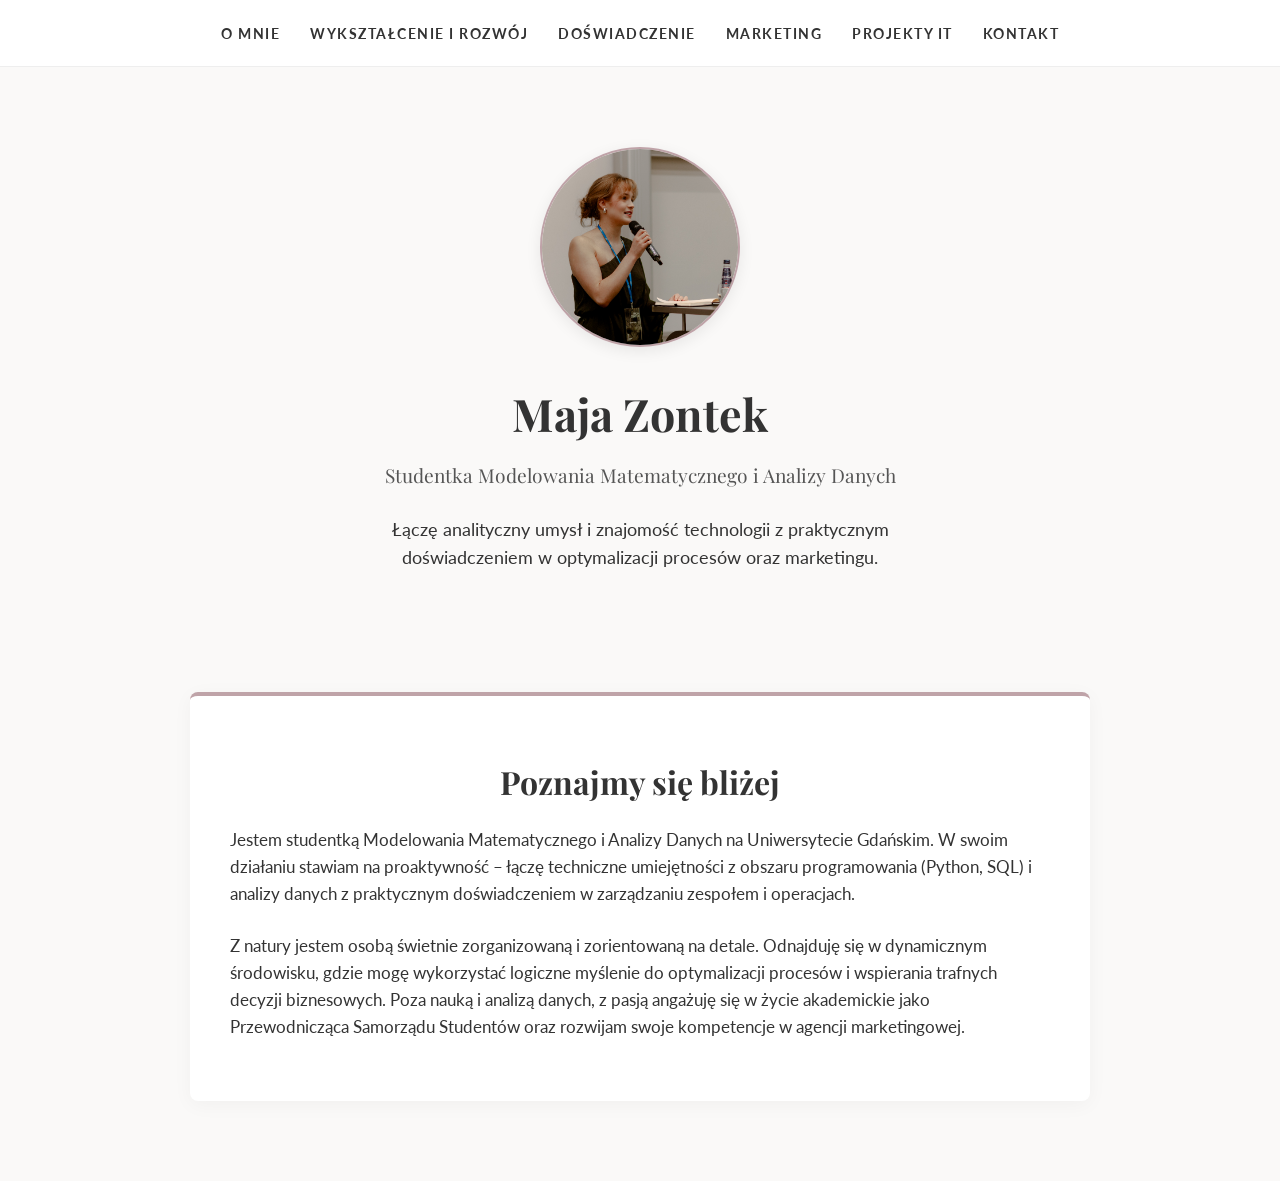
==== index.html @ cd0760e0 "Add files via upload" ====
<!DOCTYPE html>
<html lang="pl">
<head>
    <meta charset="UTF-8">
    <meta name="viewport" content="width=device-width, initial-scale=1.0">
    <title>Moje Portfolio - [Twoje Imię i Nazwisko]</title>
    <link href="https://fonts.googleapis.com/css2?family=Lato:wght@300;400;700&family=Playfair+Display:ital,wght@0,400;0,700;1,400&display=swap" rel="stylesheet">
    <link rel="stylesheet" href="style.css">
</head>
<body>

    <header>
        <nav>
            <ul>
                <li><a href="index.html">O mnie</a></li>
                <li><a href="edukacja.html">Wykształcenie i Rozwój</a></li>
                <li><a href="doswiadczenie.html">Doświadczenie</a></li>
                <li><a href="portfolio-marketing.html">Marketing</a></li>
                <li><a href="portfolio-it.html">Projekty IT</a></li>
                <li><a href="kontakt.html">Kontakt</a></li>
            </ul>
        </nav>
    </header>

    <section id="powitanie">
        <img src="maja.jpg" alt="Maja Zontek - Profil" width="200">
        
        <h1>Maja Zontek</h1>
        <h2>Studentka Modelowania Matematycznego i Analizy Danych</h2>
        <p>Łączę analityczny umysł i znajomość technologii z praktycznym doświadczeniem w optymalizacji procesów oraz marketingu.</p>
    </section>

    <section id="o-mnie">
        <h3>Poznajmy się bliżej</h3>
        <p>Jestem studentką Modelowania Matematycznego i Analizy Danych na Uniwersytecie Gdańskim. W swoim działaniu stawiam na proaktywność – łączę techniczne umiejętności z obszaru programowania (Python, SQL) i analizy danych z praktycznym doświadczeniem w zarządzaniu zespołem i operacjach.</p>
        <br>
        <p>Z natury jestem osobą świetnie zorganizowaną i zorientowaną na detale. Odnajduję się w dynamicznym środowisku, gdzie mogę wykorzystać logiczne myślenie do optymalizacji procesów i wspierania trafnych decyzji biznesowych. Poza nauką i analizą danych, z pasją angażuję się w życie akademickie jako Przewodnicząca Samorządu Studentów oraz rozwijam swoje kompetencje w agencji marketingowej.</p>
    </section>

    

</body>
</html>
---- style.css ----
/* --- ZMIENNE KOLORYSTYCZNE (Eleganckie i stonowane) --- */
:root {
    --bg-color: #faf9f8; /* Bardzo jasny, neutralny odcień (prawie biały, ale łagodniejszy) */
    --sekcja-bg: #ffffff; /* Czysta biel dla kafelków i menu */
    --text-color: #333333; /* Mocny grafit - doskonała czytelność */
    --akcent-glowny: #bfa3a8; /* Zgaszony, chłodny róż (rose taupe) */
    --akcent-ciemny: #967d82; /* Ciemniejsza wersja do najechania myszką */
}

/* --- RESET I PODSTAWY --- */
* {
    margin: 0;
    padding: 0;
    box-sizing: border-box;
}

body {
    font-family: 'Lato', sans-serif;
    background-color: var(--bg-color);
    color: var(--text-color);
    line-height: 1.6;
}

/* --- TYPOGRAFIA (NAGŁÓWKI) --- */
h1, h2, h3 {
    font-family: 'Playfair Display', serif;
    color: var(--text-color);
    margin-bottom: 15px;
}

/* --- GŁÓWNE MENU (HEADER) --- */
header {
    background-color: var(--sekcja-bg);
    border-bottom: 1px solid #eeeeee; /* Cienkie, profesjonalne odcięcie menu */
    position: sticky;
    top: 0;
    z-index: 1000;
}

nav ul {
    display: flex;
    justify-content: center;
    list-style: none;
    padding: 20px;
    gap: 30px;
}

nav a {
    text-decoration: none;
    color: var(--text-color);
    font-weight: 700;
    font-size: 0.85rem;
    text-transform: uppercase;
    letter-spacing: 1.5px;
    transition: color 0.3s ease;
}

nav a:hover {
    color: var(--akcent-glowny);
}

/* --- WSPÓLNE STYLE DLA SEKCJI --- */
section {
    padding: 80px 20px;
    max-width: 900px;
    margin: 0 auto;
    text-align: center;
}

/* --- SEKCJA POWITALNA (HERO) --- */
#powitanie img {
    width: 200px;
    height: 200px;
    object-fit: cover;
    border-radius: 50%;
    border: 2px solid var(--akcent-glowny); /* Cienksza, subtelniejsza ramka */
    margin-bottom: 25px;
    box-shadow: 0 4px 15px rgba(0,0,0,0.08); /* Profesjonalny, delikatny szary cień */
}

#powitanie h1 {
    font-size: 2.8rem;
    margin-bottom: 10px;
}

#powitanie h2 {
    font-size: 1.2rem;
    font-weight: 400;
    margin-bottom: 25px;
    color: #555555;
}

#powitanie p {
    font-size: 1.1rem;
    max-width: 600px;
    margin: 0 auto;
}

/* --- SEKCJA O MNIE --- */
#o-mnie {
    background-color: var(--sekcja-bg);
    border-radius: 8px; /* Mniejsze zaokrąglenia - bardziej biznesowy wygląd */
    padding: 60px 40px;
    box-shadow: 0 4px 20px rgba(0,0,0,0.04);
    margin-top: 40px;
    margin-bottom: 80px;
    border-top: 4px solid var(--akcent-glowny); /* Cienki pasek na górze sekcji zamiast całej ramki */
}

#o-mnie h3 {
    font-size: 2rem;
    margin-bottom: 20px;
}

#o-mnie p {
    font-size: 1.05rem;
    text-align: left; /* Tekst wyrównany do lewej jest łatwiejszy do skanowania przez rekruterów */
}

/* --- RESPONSYWNOŚĆ (DLA TELEFONÓW) --- */
@media (max-width: 768px) {
    nav ul {
        flex-direction: column;
        align-items: center;
        gap: 15px;
        padding: 15px;
    }
    
    #powitanie h1 {
        font-size: 2.2rem;
    }
    
    #o-mnie {
        padding: 40px 20px;
    }
}

/* --- PODSTRONY: NAGŁÓWKI SEKCJI --- */
#naglowek-sekcji {
    padding: 60px 20px 40px;
    border-bottom: 1px solid #eeeeee;
    margin-bottom: 40px;
}

#naglowek-sekcji h1 {
    font-size: 2.5rem;
    color: var(--akcent-ciemny);
}

#naglowek-sekcji p {
    font-size: 1.1rem;
    color: #666;
}

/* --- KARTY DOŚWIADCZENIA ZAWODOWEGO --- */
#lista-doswiadczen {
    max-width: 800px;
    padding: 0 20px 80px;
}

.doswiadczenie-karta {
    background-color: var(--sekcja-bg);
    border-radius: 8px;
    padding: 40px;
    margin-bottom: 30px;
    box-shadow: 0 4px 15px rgba(0,0,0,0.03);
    border-left: 4px solid var(--akcent-glowny);
    text-align: left;
    transition: transform 0.2s ease, box-shadow 0.2s ease;
}

.doswiadczenie-karta:hover {
    transform: translateY(-3px);
    box-shadow: 0 6px 20px rgba(0,0,0,0.06);
}

.daty {
    font-size: 0.85rem;
    text-transform: uppercase;
    letter-spacing: 1px;
    color: #888;
    margin-bottom: 10px;
    font-weight: 700;
}

.doswiadczenie-karta h3 {
    font-size: 1.4rem;
    margin-bottom: 5px;
    color: var(--text-color);
}

.doswiadczenie-karta h4 {
    font-size: 1rem;
    font-family: 'Lato', sans-serif;
    font-weight: 400;
    color: var(--akcent-ciemny);
    margin-bottom: 20px;
    font-style: italic;
}

.doswiadczenie-karta ul {
    list-style-type: none; /* Usuwamy domyślne kropki */
}

.doswiadczenie-karta li {
    position: relative;
    padding-left: 20px;
    margin-bottom: 12px;
    font-size: 0.95rem;
    color: #555;
}

/* Własne, eleganckie punktory */
.doswiadczenie-karta li::before {
    content: "•";
    color: var(--akcent-glowny);
    font-size: 1.5rem;
    position: absolute;
    left: 0;
    top: -6px;
}

.doswiadczenie-karta li strong {
    color: var(--text-color);
}

/* Responsywność dla kart */
@media (max-width: 768px) {
    .doswiadczenie-karta {
        padding: 25px;
    }
}

/* --- PODSTRONA: WYKSZTAŁCENIE I ROZWÓJ --- */
.rozwoj-sekcja {
    max-width: 900px;
    padding: 0 20px 60px;
    text-align: left; /* Zmiana wyrównania dla lepszej czytelności */
}

.rozwoj-sekcja h2 {
    font-size: 2rem;
    color: var(--text-color);
    margin-bottom: 30px;
    border-bottom: 2px solid #eee;
    padding-bottom: 10px;
    display: inline-block;
}

/* --- TAGI Z PRZEDMIOTAMI --- */
.tagi-przedmiotow {
    display: flex;
    flex-wrap: wrap;
    gap: 10px;
    margin-top: 20px;
}

.tag {
    background-color: var(--bg-color);
    border: 1px solid var(--akcent-glowny);
    color: var(--text-color);
    padding: 6px 14px;
    border-radius: 20px;
    font-size: 0.85rem;
    font-weight: 700;
    letter-spacing: 0.5px;
    transition: all 0.3s ease;
}

.tag:hover {
    background-color: var(--akcent-glowny);
    color: #fff;
}

/* --- GRID DLA PROGRAMÓW I KONFERENCJI --- */
.karty-grid {
    display: grid;
    grid-template-columns: repeat(auto-fit, minmax(250px, 1fr));
    gap: 25px;
}

.rozwoj-karta {
    background-color: var(--sekcja-bg);
    border-radius: 8px;
    padding: 30px 25px;
    text-align: center;
    box-shadow: 0 4px 15px rgba(0,0,0,0.03);
    border-top: 4px solid var(--akcent-glowny);
    transition: transform 0.2s ease, box-shadow 0.2s ease;
}

.rozwoj-karta:hover {
    transform: translateY(-5px);
    box-shadow: 0 8px 25px rgba(0,0,0,0.06);
}

.rozwoj-karta .ikona {
    font-size: 2.5rem;
    margin-bottom: 15px;
}

.rozwoj-karta h3 {
    font-size: 1.2rem;
    margin-bottom: 5px;
}

.rozwoj-karta h4 {
    font-size: 0.95rem;
    font-weight: 400;
    color: var(--akcent-ciemny);
    font-style: italic;
    margin-bottom: 15px;
}

.rozwoj-karta p {
    font-size: 0.95rem;
    color: #555;
    line-height: 1.5;
}

/* --- PRZYCISK "WKRÓTCE" --- */
.przycisk-wkrotce {
    display: inline-block;
    margin-top: 15px;
    padding: 8px 16px;
    background-color: transparent;
    border: 1px dashed var(--akcent-ciemny);
    color: var(--akcent-ciemny);
    font-size: 0.85rem;
    font-weight: 700;
    text-transform: uppercase;
    text-decoration: none;
    border-radius: 4px;
    transition: all 0.3s ease;
}

.przycisk-wkrotce:hover {
    background-color: var(--akcent-glowny);
    color: #fff;
    border-style: solid;
}

/* --- LOGO W KARTACH ROZWOJU --- */
.ikona-obrazkowa {
    margin-bottom: 15px;
    height: 60px; /* Stała wysokość, żeby karty równo wyglądały */
    display: flex;
    justify-content: center;
    align-items: center;
}

.ikona-obrazkowa img {
    max-height: 100%; /* Obrazek nie przekroczy 60px wysokości */
    max-width: 100%;  /* Obrazek nie wyleje się na boki */
    object-fit: contain; /* Zachowuje proporcje logo */
}

/* --- PORTFOLIO PROJEKTY (Układ tekstowy / Karty) --- */
#portfolio-projekty-tekstowe {
    max-width: 850px;
    padding: 0 20px 80px;
    margin: 0 auto;
}

.projekt-karta {
    background-color: var(--sekcja-bg);
    border-radius: 8px;
    padding: 40px;
    margin-bottom: 40px;
    box-shadow: 0 4px 15px rgba(0,0,0,0.03);
    border-left: 4px solid var(--akcent-glowny);
    text-align: left;
    transition: transform 0.2s ease, box-shadow 0.2s ease;
}

.projekt-karta:hover {
    transform: translateY(-3px);
    box-shadow: 0 6px 20px rgba(0,0,0,0.06);
}

.projekt-karta h3 {
    font-size: 1.8rem;
    color: var(--text-color);
    margin-bottom: 5px;
}

.projekt-kontekst {
    font-size: 0.95rem;
    color: var(--akcent-ciemny);
    font-style: italic;
    margin-bottom: 20px;
}

.projekt-karta p {
    font-size: 1rem;
    color: #555;
    margin-bottom: 15px;
    line-height: 1.6;
}

.projekt-linki {
    margin-top: 25px;
}

/* Przycisk akcji (GitHub / Demo) */
.przycisk-akcja {
    display: inline-block;
    padding: 10px 24px;
    background-color: var(--akcent-glowny);
    color: #fff;
    text-decoration: none;
    font-weight: 700;
    font-size: 0.9rem;
    border-radius: 6px;
    transition: background-color 0.3s ease, transform 0.2s ease;
}

.przycisk-akcja:hover {
    background-color: var(--akcent-ciemny);
    transform: translateY(-2px);
}

/* Responsywność dla kart projektów */
@media (max-width: 768px) {
    .projekt-karta {
        padding: 25px;
    }
}

/* --- PODSTRONA KONTAKT --- */
#kontakt-sekcja {
    max-width: 900px;
    padding: 0 20px 80px;
    margin: 0 auto;
}

.kontakt-grid {
    display: grid;
    grid-template-columns: repeat(auto-fit, minmax(250px, 1fr));
    gap: 30px;
    margin-top: 20px;
}

.kontakt-karta {
    background-color: var(--sekcja-bg);
    border-radius: 8px;
    padding: 40px 20px;
    text-align: center;
    text-decoration: none;
    color: var(--text-color);
    box-shadow: 0 4px 15px rgba(0,0,0,0.03);
    border-top: 4px solid var(--akcent-glowny);
    transition: transform 0.3s ease, box-shadow 0.3s ease, border-color 0.3s ease;
    display: block; /* Sprawia, że cała karta jest klikalna */
}

.kontakt-karta:hover {
    transform: translateY(-5px);
    box-shadow: 0 8px 25px rgba(0,0,0,0.06);
    border-color: var(--akcent-ciemny);
}

.ikona-kontakt {
    font-size: 3rem;
    margin-bottom: 15px;
}

.kontakt-karta h3 {
    font-size: 1.4rem;
    margin-bottom: 5px;
}

.kontakt-karta p {
    font-size: 1rem;
    color: #666;
    transition: color 0.3s ease;
}

.kontakt-karta:hover p {
    color: var(--akcent-ciemny);
}
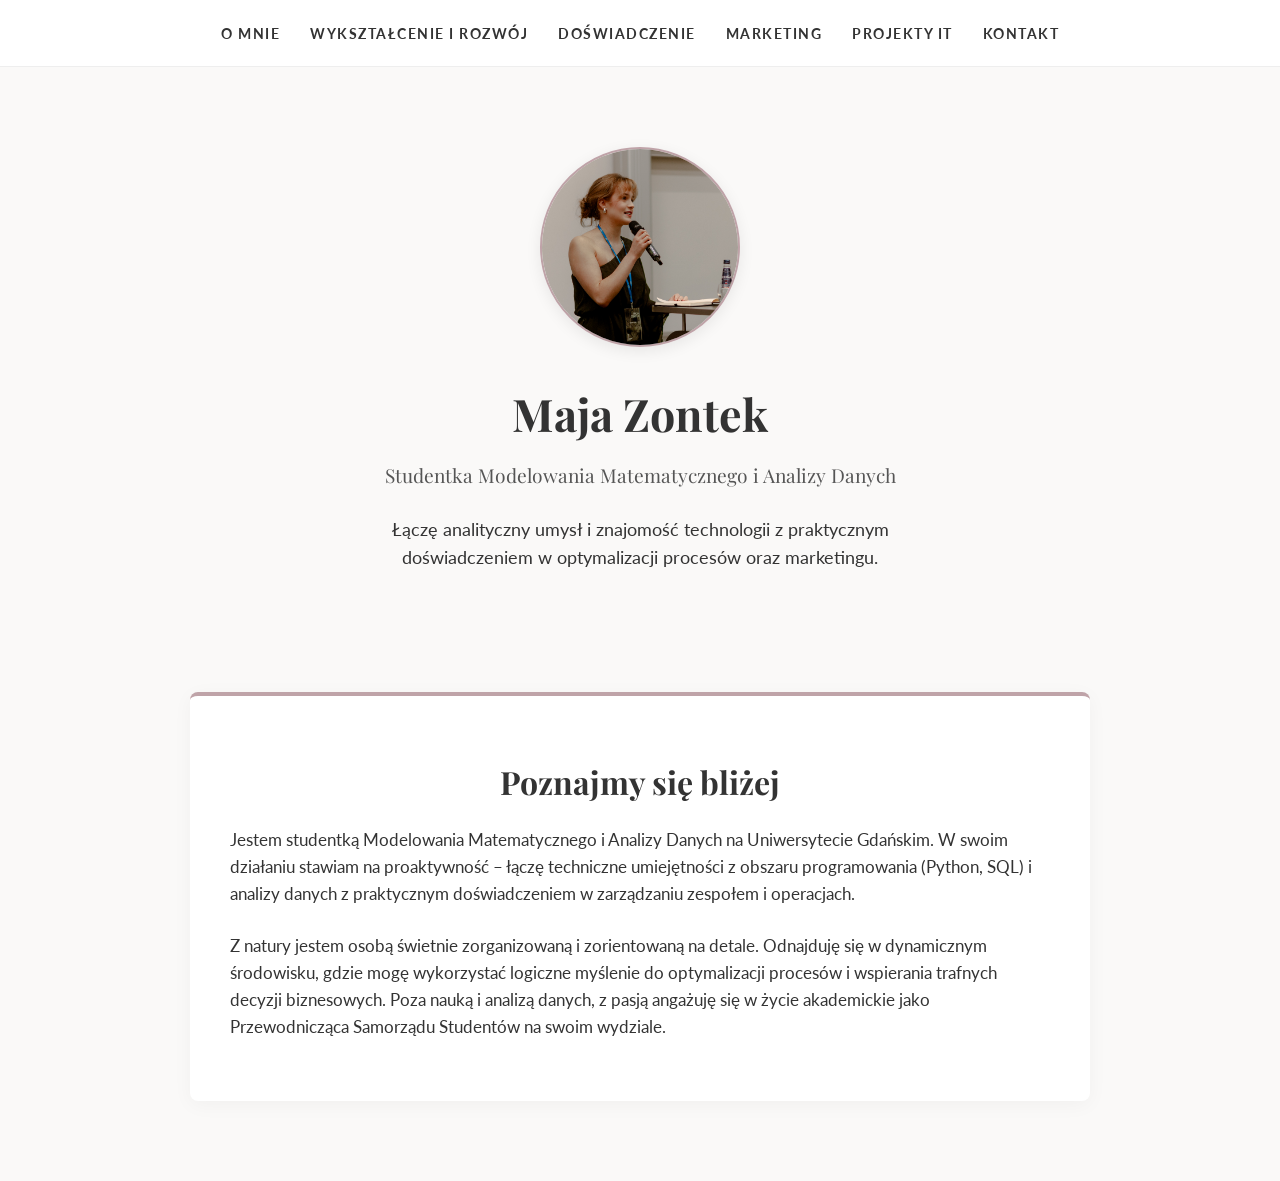
==== commit 05e0e9c0: "Update personal description in index.html" ====
--- a/index.html
+++ b/index.html
@@ -3,7 +3,7 @@
 <head>
     <meta charset="UTF-8">
     <meta name="viewport" content="width=device-width, initial-scale=1.0">
-    <title>Moje Portfolio - [Twoje Imię i Nazwisko]</title>
+    <title>Moje Portfolio - Maja Zontek</title>
     <link href="https://fonts.googleapis.com/css2?family=Lato:wght@300;400;700&family=Playfair+Display:ital,wght@0,400;0,700;1,400&display=swap" rel="stylesheet">
     <link rel="stylesheet" href="style.css">
 </head>
@@ -34,10 +34,10 @@
         <h3>Poznajmy się bliżej</h3>
         <p>Jestem studentką Modelowania Matematycznego i Analizy Danych na Uniwersytecie Gdańskim. W swoim działaniu stawiam na proaktywność – łączę techniczne umiejętności z obszaru programowania (Python, SQL) i analizy danych z praktycznym doświadczeniem w zarządzaniu zespołem i operacjach.</p>
         <br>
-        <p>Z natury jestem osobą świetnie zorganizowaną i zorientowaną na detale. Odnajduję się w dynamicznym środowisku, gdzie mogę wykorzystać logiczne myślenie do optymalizacji procesów i wspierania trafnych decyzji biznesowych. Poza nauką i analizą danych, z pasją angażuję się w życie akademickie jako Przewodnicząca Samorządu Studentów oraz rozwijam swoje kompetencje w agencji marketingowej.</p>
+        <p>Z natury jestem osobą świetnie zorganizowaną i zorientowaną na detale. Odnajduję się w dynamicznym środowisku, gdzie mogę wykorzystać logiczne myślenie do optymalizacji procesów i wspierania trafnych decyzji biznesowych. Poza nauką i analizą danych, z pasją angażuję się w życie akademickie jako Przewodnicząca Samorządu Studentów na swoim wydziale.</p>
     </section>
 
     
 
 </body>
-</html>+</html>
--- a/style.css
+++ b/style.css
@@ -479,3 +479,24 @@
 .kontakt-karta:hover p {
     color: var(--akcent-ciemny);
 }
+
+/* --- PRZYCISK DODATKOWY (OUTLINE) --- */
+.przycisk-dodatkowy {
+    display: inline-block;
+    margin-top: 15px;
+    padding: 8px 16px;
+    background-color: transparent;
+    border: 1px solid var(--akcent-ciemny); /* Ciągła ramka zamiast przerywanej */
+    color: var(--akcent-ciemny);
+    font-size: 0.85rem;
+    font-weight: 700;
+    text-transform: uppercase;
+    text-decoration: none;
+    border-radius: 4px;
+    transition: all 0.3s ease;
+}
+
+.przycisk-dodatkowy:hover {
+    background-color: var(--akcent-ciemny); /* Wypełnia się kolorem po najechaniu */
+    color: #fff;
+}
